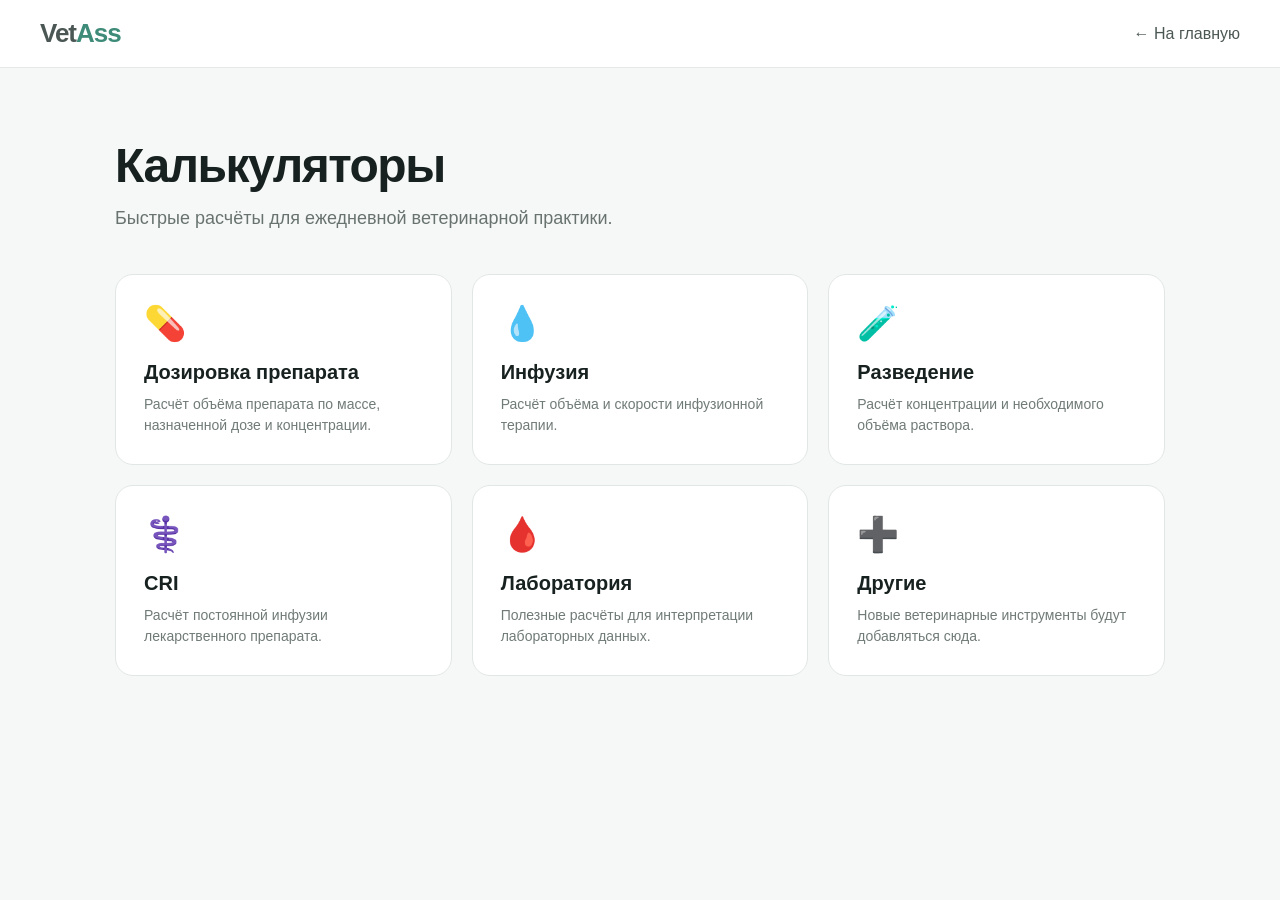
==== calculators.html @ 8143f209 "Create calculators.html" ====
<!DOCTYPE html>
<html lang="ru">
<head>
    <meta charset="UTF-8">
    <meta name="viewport" content="width=device-width, initial-scale=1.0">

    <title>Калькуляторы — VetAss</title>

    <style>

        * {
            box-sizing: border-box;
            margin: 0;
            padding: 0;
        }

        body {
            font-family: Arial, Helvetica, sans-serif;
            background: #f6f8f7;
            color: #17211f;
        }

        header {
            background: white;
            border-bottom: 1px solid #e4e9e7;
            padding: 18px 40px;

            display: flex;
            justify-content: space-between;
            align-items: center;
        }

        .logo {
            font-size: 26px;
            font-weight: 800;
            letter-spacing: -1px;
        }

        .logo span {
            color: #3d8b78;
        }

        header a {
            text-decoration: none;
            color: #4b5754;
        }

        .container {
            max-width: 1100px;
            margin: auto;
            padding: 70px 25px;
        }

        h1 {
            font-size: 48px;
            letter-spacing: -1.5px;
        }

        .subtitle {
            margin-top: 15px;
            color: #68736f;
            font-size: 18px;
        }

        .calculator-grid {
            margin-top: 45px;

            display: grid;
            grid-template-columns: repeat(3, 1fr);
            gap: 20px;
        }

        .calculator-card {
            background: white;
            border: 1px solid #e1e7e4;
            border-radius: 18px;
            padding: 28px;

            cursor: pointer;

            transition: 0.2s;
        }

        .calculator-card:hover {
            transform: translateY(-4px);
            box-shadow: 0 12px 35px rgba(0,0,0,0.07);
        }

        .icon {
            font-size: 34px;
            margin-bottom: 18px;
        }

        .calculator-card h2 {
            font-size: 20px;
            margin-bottom: 10px;
        }

        .calculator-card p {
            color: #707b78;
            line-height: 1.5;
            font-size: 14px;
        }

        .calculator {
            display: none;

            margin-top: 50px;

            background: white;
            border: 1px solid #e1e7e4;
            border-radius: 20px;

            padding: 35px;

            max-width: 650px;
        }

        .calculator.active {
            display: block;
        }

        .calculator h2 {
            font-size: 28px;
            margin-bottom: 25px;
        }

        .field {
            margin-bottom: 20px;
        }

        label {
            display: block;
            margin-bottom: 8px;
            font-weight: 600;
        }

        input {
            width: 100%;

            padding: 14px 16px;

            border: 1px solid #d7dfdc;
            border-radius: 10px;

            font-size: 16px;

            outline: none;
        }

        input:focus {
            border-color: #3d8b78;
        }

        button {
            border: none;

            background: #3d8b78;
            color: white;

            padding: 14px 22px;

            border-radius: 10px;

            font-size: 16px;

            cursor: pointer;
        }

        button:hover {
            background: #327564;
        }

        .result {
            margin-top: 25px;

            background: #f0f6f3;

            border-radius: 12px;

            padding: 20px;

            display: none;
        }

        .result strong {
            font-size: 25px;
        }

        .back {
            display: inline-block;
            margin-bottom: 25px;

            color: #3d8b78;

            cursor: pointer;
        }

        @media (max-width: 800px) {

            .calculator-grid {
                grid-template-columns: 1fr;
            }

            h1 {
                font-size: 38px;
            }

            header {
                padding: 18px 20px;
            }

        }

    </style>

</head>

<body>


<header>

    <a href="index.html" class="logo">
        Vet<span>Ass</span>
    </a>

    <a href="index.html">
        ← На главную
    </a>

</header>


<main>

<div class="container">

    <h1>Калькуляторы</h1>

    <p class="subtitle">
        Быстрые расчёты для ежедневной ветеринарной практики.
    </p>


    <div class="calculator-grid">

        <div class="calculator-card" onclick="openCalculator('dose')">

            <div class="icon">💊</div>

            <h2>Дозировка препарата</h2>

            <p>
                Расчёт объёма препарата по массе,
                назначенной дозе и концентрации.
            </p>

        </div>


        <div class="calculator-card">

            <div class="icon">💧</div>

            <h2>Инфузия</h2>

            <p>
                Расчёт объёма и скорости инфузионной терапии.
            </p>

        </div>


        <div class="calculator-card">

            <div class="icon">🧪</div>

            <h2>Разведение</h2>

            <p>
                Расчёт концентрации и необходимого объёма раствора.
            </p>

        </div>


        <div class="calculator-card">

            <div class="icon">⚕️</div>

            <h2>CRI</h2>

            <p>
                Расчёт постоянной инфузии лекарственного препарата.
            </p>

        </div>


        <div class="calculator-card">

            <div class="icon">🩸</div>

            <h2>Лаборатория</h2>

            <p>
                Полезные расчёты для интерпретации лабораторных данных.
            </p>

        </div>


        <div class="calculator-card">

            <div class="icon">➕</div>

            <h2>Другие</h2>

            <p>
                Новые ветеринарные инструменты будут добавляться сюда.
            </p>

        </div>

    </div>


    <!-- CALCULATOR -->


    <div id="doseCalculator" class="calculator">

        <div class="back" onclick="closeCalculator()">
            ← Все калькуляторы
        </div>


        <h2>💊 Дозировка препарата</h2>


        <div class="field">

            <label>
                Масса животного, кг
            </label>

            <input
                id="weight"
                type="number"
                min="0"
                step="0.01"
                placeholder="Например: 4"
            >

        </div>


        <div class="field">

            <label>
                Назначенная доза, мг/кг
            </label>

            <input
                id="dose"
                type="number"
                min="0"
                step="0.01"
                placeholder="Например: 0.1"
            >

        </div>


        <div class="field">

            <label>
                Концентрация препарата, мг/мл
            </label>

            <input
                id="concentration"
                type="number"
                min="0"
                step="0.01"
                placeholder="Например: 5"
            >

        </div>


        <button onclick="calculateDose()">
            Рассчитать
        </button>


        <div id="doseResult" class="result">

            <div>
                Необходимая доза:
            </div>

            <strong id="mgResult">
                —
            </strong>

            <div style="margin-top:10px;">
                Объём препарата:
            </div>

            <strong id="mlResult">
                —
            </strong>

        </div>

    </div>


</div>

</main>


<script>

function openCalculator(type) {

    if (type === "dose") {

        document.querySelector(".calculator-grid").style.display = "none";

        document.getElementById("doseCalculator")
            .classList.add("active");

    }

}


function closeCalculator() {

    document.querySelector(".calculator-grid").style.display = "grid";

    document.getElementById("doseCalculator")
        .classList.remove("active");

}


function calculateDose() {

    const weight =
        parseFloat(document.getElementById("weight").value);

    const dose =
        parseFloat(document.getElementById("dose").value);

    const concentration =
        parseFloat(document.getElementById("concentration").value);


    if (
        !weight ||
        !dose ||
        !concentration ||
        weight <= 0 ||
        dose <= 0 ||
        concentration <= 0
    ) {

        alert("Заполните все поля корректно.");

        return;

    }


    const totalMg = weight * dose;

    const volumeMl = totalMg / concentration;


    document.getElementById("mgResult")
        .textContent =
        totalMg.toFixed(2) + " мг";


    document.getElementById("mlResult")
        .textContent =
        volumeMl.toFixed(2) + " мл";


    document.getElementById("doseResult")
        .style.display = "block";

}

</script>


</body>
</html>
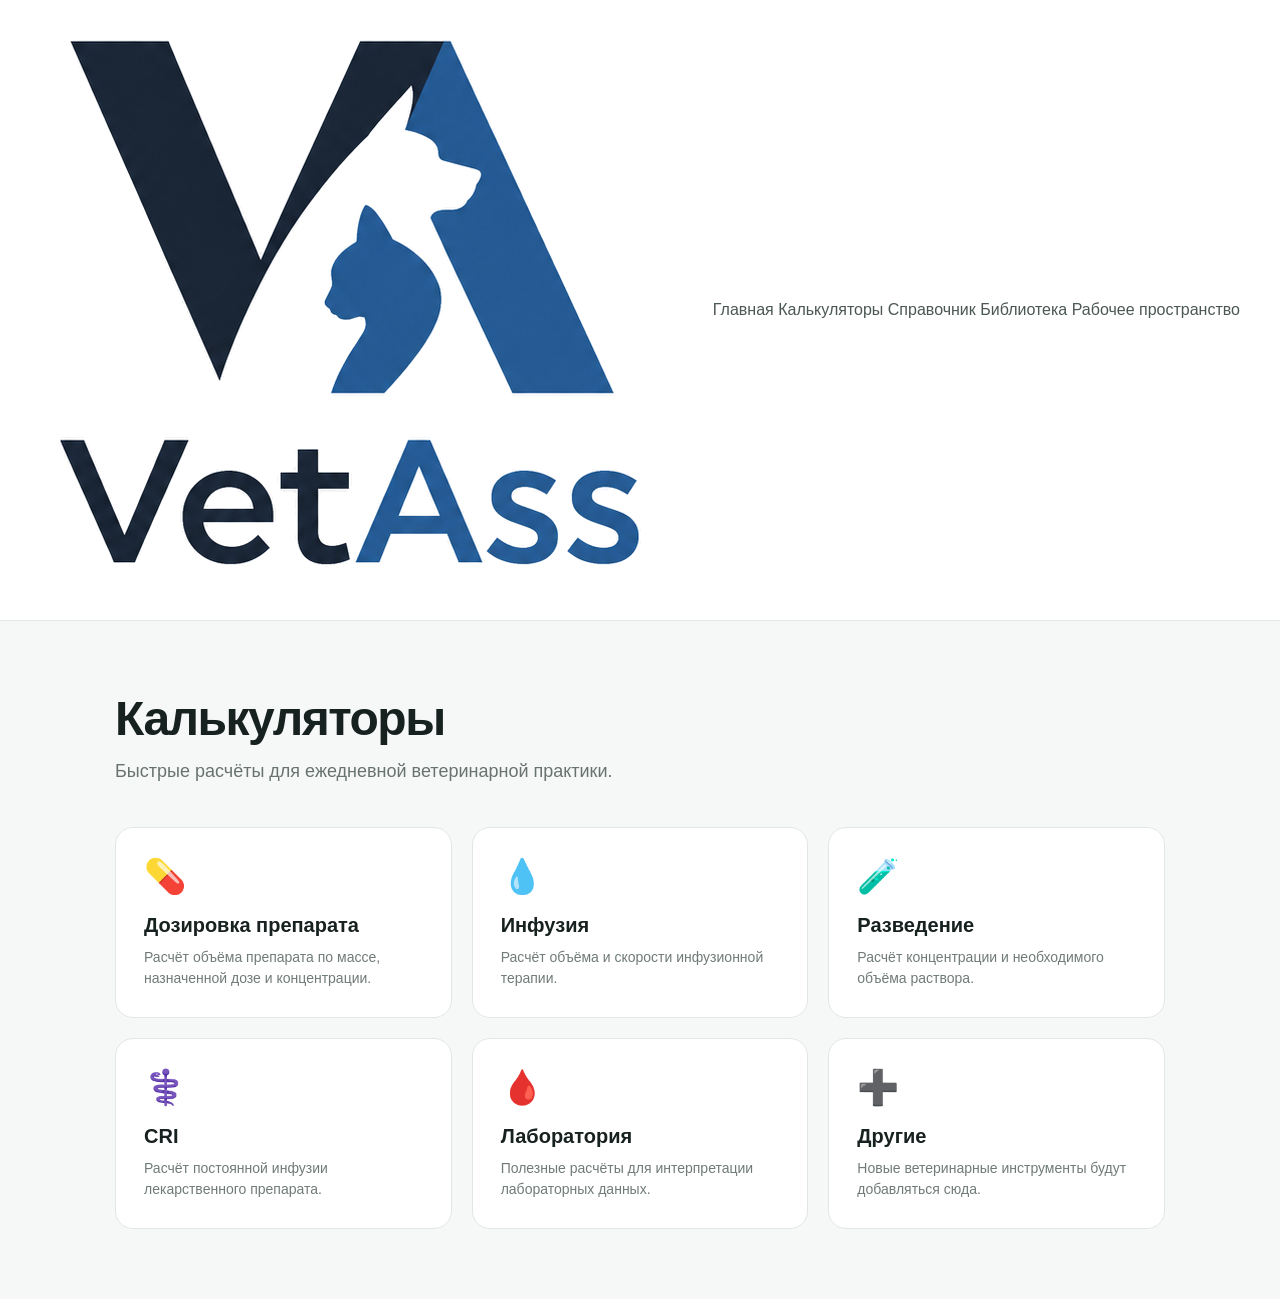
==== commit b71e51a4: "Update calculators.html" ====
--- a/calculators.html
+++ b/calculators.html
@@ -221,13 +221,17 @@
 
 <header>
 
-    <a href="index.html" class="logo">
-        Vet<span>Ass</span>
+    <a href="index.html" class="brand">
+        <img src="vetass-logo.png" alt="VetAss">
     </a>
 
-    <a href="index.html">
-        ← На главную
-    </a>
+    <nav>
+        <a href="index.html">Главная</a>
+        <a href="calculators.html">Калькуляторы</a>
+        <a href="#">Справочник</a>
+        <a href="#">Библиотека</a>
+        <a href="#">Рабочее пространство</a>
+    </nav>
 
 </header>
 
